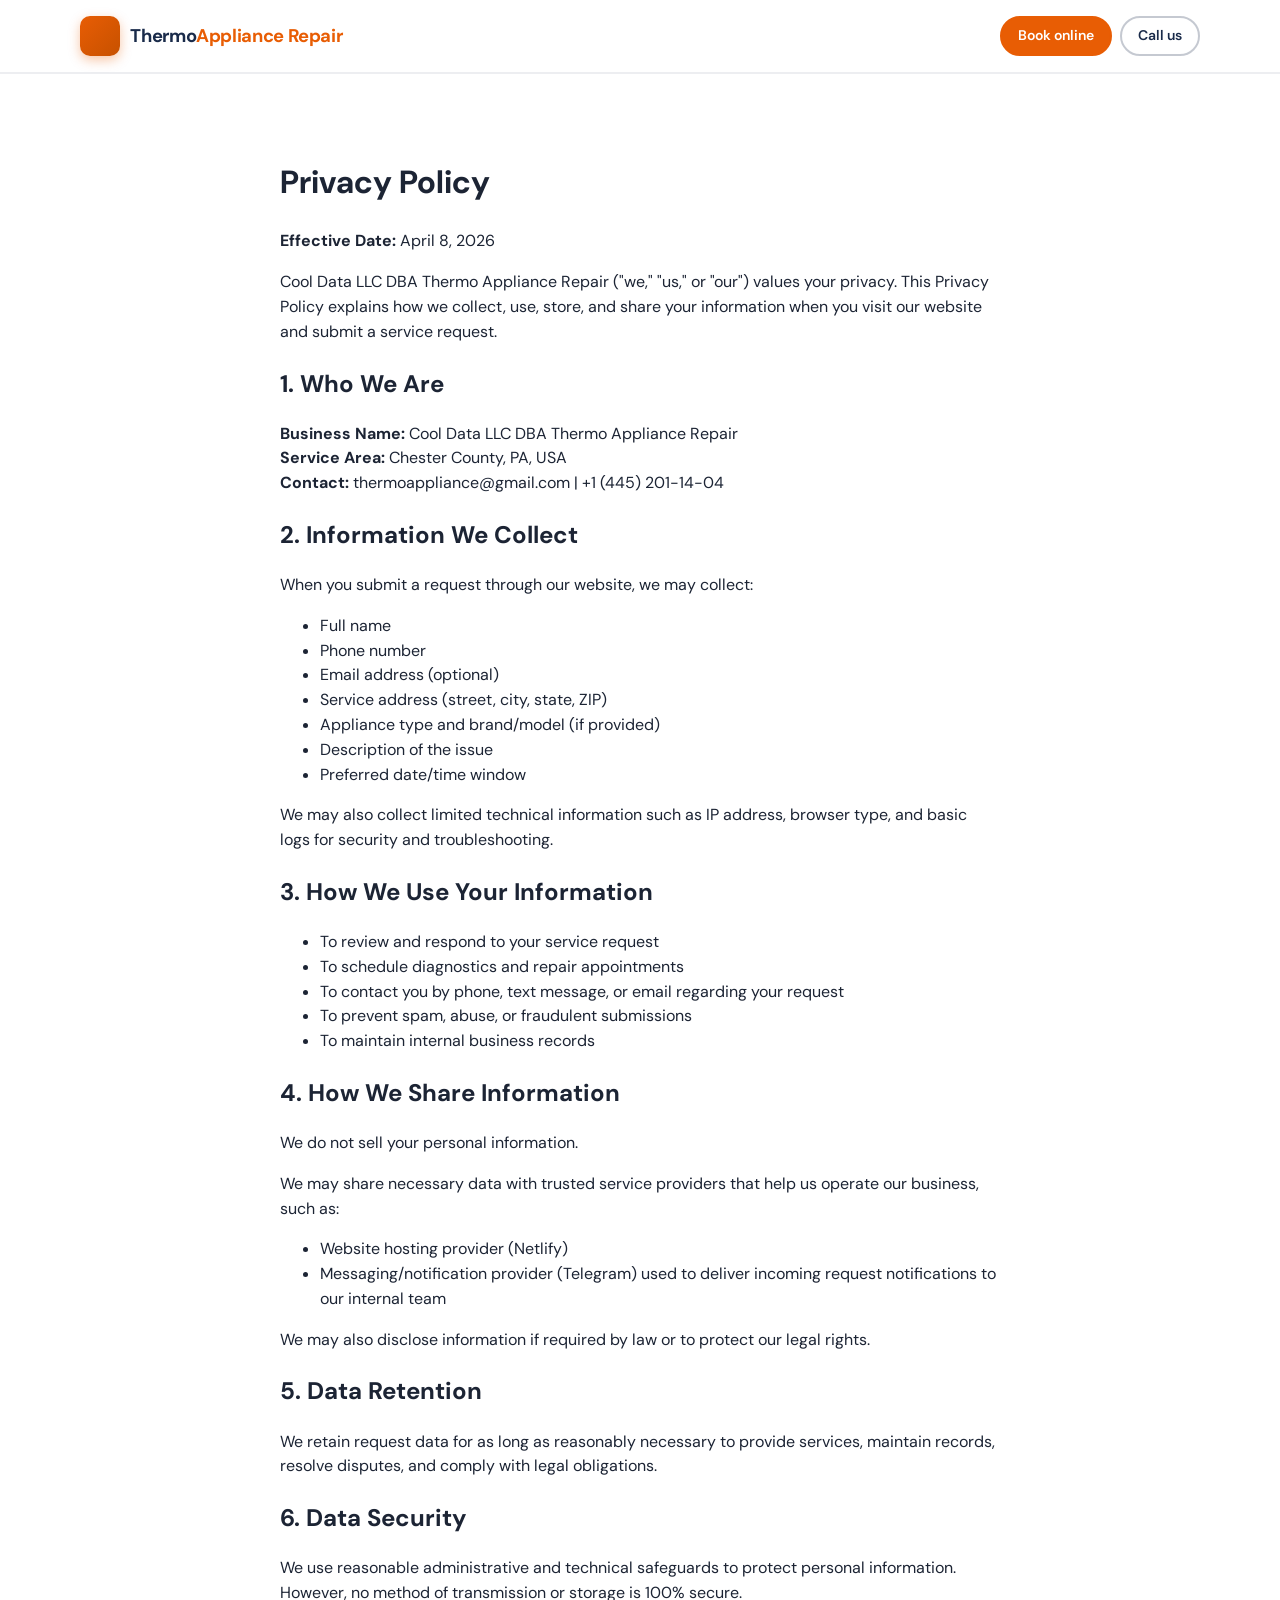
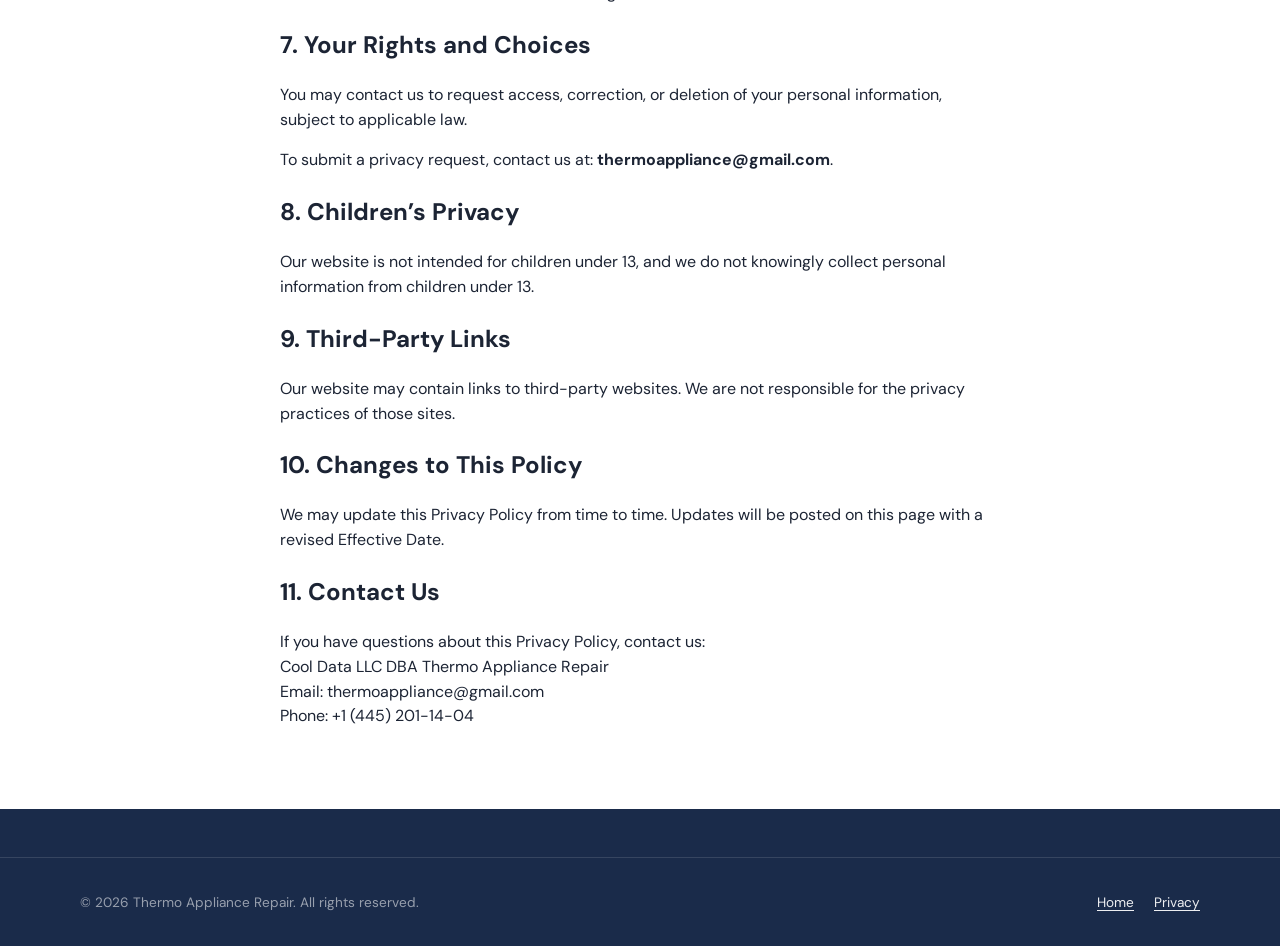
==== privacy.html @ 35f6d803 "Update privacy policy links in index.html to point to the correct URL" ====
<!DOCTYPE html>
<html lang="en">
<head>
  <meta charset="UTF-8" />
  <meta name="viewport" content="width=device-width, initial-scale=1.0" />
  <title>Privacy Policy | Thermo Appliance Repair</title>
  <meta name="description" content="Privacy Policy for Cool Data LLC DBA Thermo Appliance Repair." />
  <link rel="preconnect" href="https://fonts.googleapis.com" />
  <link rel="preconnect" href="https://fonts.gstatic.com" crossorigin />
  <link href="https://fonts.googleapis.com/css2?family=DM+Sans:ital,opsz,wght@0,9..40,400;0,9..40,500;0,9..40,600;0,9..40,700;1,9..40,400&display=swap" rel="stylesheet" />
  <link rel="stylesheet" href="assets/css/styles.css" />
</head>
<body>
  <header class="site-header">
    <div class="header-bar">
      <div class="container header-bar__inner">
        <a href="/" class="logo" aria-label="Thermo Appliance Repair — Home">
          <span class="logo__mark" aria-hidden="true"></span>
          <span class="logo__text">Thermo<span>Appliance Repair</span></span>
        </a>
        <div class="header-actions">
          <a href="/#book" class="btn btn--primary btn--sm">Book online</a>
          <a href="tel:+14452011404" class="btn btn--outline btn--sm header-call">Call us</a>
        </div>
      </div>
    </div>
  </header>

  <main class="section">
    <div class="container container--narrow">
      <h1>Privacy Policy</h1>
      <p><strong>Effective Date:</strong> April 8, 2026</p>

      <p>Cool Data LLC DBA Thermo Appliance Repair ("we," "us," or "our") values your privacy. This Privacy Policy explains how we collect, use, store, and share your information when you visit our website and submit a service request.</p>

      <h2>1. Who We Are</h2>
      <p><strong>Business Name:</strong> Cool Data LLC DBA Thermo Appliance Repair<br />
      <strong>Service Area:</strong> Chester County, PA, USA<br />
      <strong>Contact:</strong> thermoappliance@gmail.com | +1 (445) 201-14-04</p>

      <h2>2. Information We Collect</h2>
      <p>When you submit a request through our website, we may collect:</p>
      <ul>
        <li>Full name</li>
        <li>Phone number</li>
        <li>Email address (optional)</li>
        <li>Service address (street, city, state, ZIP)</li>
        <li>Appliance type and brand/model (if provided)</li>
        <li>Description of the issue</li>
        <li>Preferred date/time window</li>
      </ul>
      <p>We may also collect limited technical information such as IP address, browser type, and basic logs for security and troubleshooting.</p>

      <h2>3. How We Use Your Information</h2>
      <ul>
        <li>To review and respond to your service request</li>
        <li>To schedule diagnostics and repair appointments</li>
        <li>To contact you by phone, text message, or email regarding your request</li>
        <li>To prevent spam, abuse, or fraudulent submissions</li>
        <li>To maintain internal business records</li>
      </ul>

      <h2>4. How We Share Information</h2>
      <p>We do not sell your personal information.</p>
      <p>We may share necessary data with trusted service providers that help us operate our business, such as:</p>
      <ul>
        <li>Website hosting provider (Netlify)</li>
        <li>Messaging/notification provider (Telegram) used to deliver incoming request notifications to our internal team</li>
      </ul>
      <p>We may also disclose information if required by law or to protect our legal rights.</p>

      <h2>5. Data Retention</h2>
      <p>We retain request data for as long as reasonably necessary to provide services, maintain records, resolve disputes, and comply with legal obligations.</p>

      <h2>6. Data Security</h2>
      <p>We use reasonable administrative and technical safeguards to protect personal information. However, no method of transmission or storage is 100% secure.</p>

      <h2>7. Your Rights and Choices</h2>
      <p>You may contact us to request access, correction, or deletion of your personal information, subject to applicable law.</p>
      <p>To submit a privacy request, contact us at: <strong>thermoappliance@gmail.com</strong>.</p>

      <h2>8. Children’s Privacy</h2>
      <p>Our website is not intended for children under 13, and we do not knowingly collect personal information from children under 13.</p>

      <h2>9. Third-Party Links</h2>
      <p>Our website may contain links to third-party websites. We are not responsible for the privacy practices of those sites.</p>

      <h2>10. Changes to This Policy</h2>
      <p>We may update this Privacy Policy from time to time. Updates will be posted on this page with a revised Effective Date.</p>

      <h2>11. Contact Us</h2>
      <p>If you have questions about this Privacy Policy, contact us:<br />
      Cool Data LLC DBA Thermo Appliance Repair<br />
      Email: thermoappliance@gmail.com<br />
      Phone: +1 (445) 201-14-04</p>
    </div>
  </main>

  <footer class="site-footer" id="footer">
    <div class="footer__legal">
      <div class="container footer__legal-inner">
        <p>&copy; <span id="year"></span> Thermo Appliance Repair. All rights reserved.</p>
        <ul class="footer__legal-links">
          <li><a href="/">Home</a></li>
          <li><a href="/privacy.html">Privacy</a></li>
        </ul>
      </div>
    </div>
  </footer>

  <script src="assets/js/main.js"></script>
</body>
</html>
---- assets/css/styles.css ----
/* Thermo Appliance Repair — layout inspired by common franchise repair sites; original styling */

:root {
  --color-orange: #e85d04;
  --color-orange-dark: #c75100;
  --color-navy: #1a2b4a;
  --color-navy-light: #2d3f5e;
  --color-bg: #f4f6f9;
  --color-white: #ffffff;
  --color-text: #1c2434;
  --color-muted: #5c6578;
  --font: "DM Sans", system-ui, -apple-system, Segoe UI, Roboto, sans-serif;
  --radius: 10px;
  --radius-lg: 16px;
  --shadow: 0 12px 40px rgba(26, 43, 74, 0.12);
  --header-h: 72px;
}

*,
*::before,
*::after {
  box-sizing: border-box;
}

html {
  scroll-behavior: smooth;
}

body {
  margin: 0;
  font-family: var(--font);
  font-size: 1rem;
  line-height: 1.55;
  color: var(--color-text);
  background: var(--color-white);
}

img {
  max-width: 100%;
  height: auto;
  display: block;
}

a {
  color: var(--color-navy);
  text-decoration-thickness: 1px;
  text-underline-offset: 3px;
}

a:hover {
  color: var(--color-orange);
}

.skip-link {
  position: absolute;
  left: -9999px;
  top: 0;
  z-index: 10000;
  padding: 0.75rem 1rem;
  background: var(--color-navy);
  color: var(--color-white);
}

.skip-link:focus {
  left: 0;
}

.visually-hidden {
  position: absolute;
  width: 1px;
  height: 1px;
  padding: 0;
  margin: -1px;
  overflow: hidden;
  clip: rect(0, 0, 0, 0);
  white-space: nowrap;
  border: 0;
}

.container {
  width: min(1120px, 100% - 2rem);
  margin-inline: auto;
}

.container--narrow {
  width: min(720px, 100% - 2rem);
}

/* Header */
.site-header {
  position: sticky;
  top: 0;
  z-index: 100;
  background: var(--color-white);
  box-shadow: 0 1px 0 rgba(26, 43, 74, 0.08);
}

.header-bar {
  border-bottom: 1px solid rgba(26, 43, 74, 0.08);
}

.header-bar__inner {
  display: flex;
  align-items: center;
  justify-content: space-between;
  min-height: var(--header-h);
  gap: 1rem;
}

.logo {
  display: inline-flex;
  align-items: center;
  gap: 0.65rem;
  text-decoration: none;
  color: var(--color-navy);
  font-weight: 700;
  font-size: 1.15rem;
  letter-spacing: -0.02em;
}

.logo:hover {
  color: var(--color-navy);
}

.logo__mark {
  width: 40px;
  height: 40px;
  border-radius: 10px;
  background: linear-gradient(135deg, var(--color-orange) 0%, var(--color-orange-dark) 100%);
  box-shadow: 0 4px 12px rgba(232, 93, 4, 0.35);
}

.logo__text span {
  color: var(--color-orange);
}

.header-actions {
  display: flex;
  align-items: center;
  gap: 0.5rem;
}

.nav-toggle {
  display: none;
  flex-direction: column;
  justify-content: center;
  gap: 6px;
  width: 44px;
  height: 44px;
  padding: 0;
  border: none;
  background: transparent;
  cursor: pointer;
}

.nav-toggle span {
  display: block;
  height: 3px;
  width: 22px;
  background: var(--color-navy);
  border-radius: 2px;
}

.site-nav {
  background: var(--color-navy);
}

.nav-list {
  list-style: none;
  margin: 0;
  padding: 0;
  display: flex;
  flex-wrap: wrap;
  align-items: stretch;
  gap: 0;
}

.nav-list__item {
  position: relative;
}

.nav-link {
  display: block;
  padding: 0.9rem 1.25rem;
  color: rgba(255, 255, 255, 0.92);
  text-decoration: none;
  font-weight: 500;
  font-size: 0.95rem;
  border: none;
  background: none;
  cursor: pointer;
  font-family: inherit;
}

.nav-link:hover,
.nav-link:focus-visible {
  color: var(--color-white);
  background: rgba(255, 255, 255, 0.08);
}

.nav-link--button {
  width: 100%;
  text-align: left;
}

.mega {
  position: absolute;
  left: 0;
  top: 100%;
  min-width: 280px;
  background: var(--color-white);
  box-shadow: var(--shadow);
  border-radius: 0 0 var(--radius) var(--radius);
  padding: 1rem;
  z-index: 50;
}

.mega__grid {
  display: grid;
  gap: 0.35rem;
}

.mega__grid a {
  display: block;
  padding: 0.5rem 0.65rem;
  border-radius: 6px;
  color: var(--color-text);
  text-decoration: none;
  font-size: 0.9rem;
}

.mega__grid a:hover {
  background: var(--color-bg);
  color: var(--color-orange-dark);
}

/* Buttons */
.btn {
  display: inline-flex;
  align-items: center;
  justify-content: center;
  gap: 0.5rem;
  padding: 0.65rem 1.25rem;
  font-family: inherit;
  font-weight: 600;
  font-size: 0.95rem;
  border-radius: 999px;
  border: 2px solid transparent;
  cursor: pointer;
  text-decoration: none;
  transition: background 0.15s, color 0.15s, border-color 0.15s, transform 0.1s;
}

.btn:active {
  transform: scale(0.98);
}

.btn--sm {
  padding: 0.45rem 1rem;
  font-size: 0.875rem;
}

.btn--lg {
  padding: 0.85rem 1.5rem;
  font-size: 1rem;
}

.btn--primary {
  background: var(--color-orange);
  color: var(--color-white);
  border-color: var(--color-orange);
}

.btn--primary:hover {
  background: var(--color-orange-dark);
  border-color: var(--color-orange-dark);
  color: var(--color-white);
}

.btn--outline {
  background: transparent;
  color: var(--color-navy);
  border-color: rgba(26, 43, 74, 0.25);
}

.btn--outline:hover {
  border-color: var(--color-navy);
  color: var(--color-navy);
}

.btn--ghost {
  background: rgba(255, 255, 255, 0.15);
  color: var(--color-white);
  border-color: rgba(255, 255, 255, 0.35);
}

.btn--ghost:hover {
  background: rgba(255, 255, 255, 0.25);
  color: var(--color-white);
}

.btn--block {
  width: 100%;
}

/* Hero */
.hero {
  background: linear-gradient(145deg, var(--color-navy) 0%, var(--color-navy-light) 55%, #243a5c 100%);
  color: var(--color-white);
  padding: 3rem 0 4rem;
  overflow: hidden;
}

.hero__grid {
  display: grid;
  grid-template-columns: 1fr 1fr;
  gap: 3rem;
  align-items: center;
}

@media (max-width: 900px) {
  .hero__grid {
    grid-template-columns: 1fr;
  }
}

.eyebrow {
  text-transform: uppercase;
  letter-spacing: 0.12em;
  font-size: 0.75rem;
  font-weight: 600;
  color: rgba(255, 255, 255, 0.65);
  margin: 0 0 0.75rem;
}

.hero h1 {
  margin: 0 0 1rem;
  font-size: clamp(2rem, 4vw, 2.75rem);
  line-height: 1.15;
  letter-spacing: -0.03em;
}

.lead {
  font-size: 1.1rem;
  color: rgba(255, 255, 255, 0.88);
  margin: 0 0 1.75rem;
  max-width: 36ch;
}

.hero__ctas {
  display: flex;
  flex-wrap: wrap;
  gap: 0.75rem;
  margin-bottom: 1rem;
}

.hero__note {
  font-size: 0.875rem;
  color: rgba(255, 255, 255, 0.55);
  margin: 0;
}

.hero__visual {
  display: flex;
  justify-content: center;
}

.hero-card {
  width: 100%;
  max-width: 420px;
  background: rgba(255, 255, 255, 0.08);
  border: 1px solid rgba(255, 255, 255, 0.15);
  border-radius: var(--radius-lg);
  overflow: hidden;
  box-shadow: var(--shadow);
}

.hero-card__img {
  aspect-ratio: 4 / 3;
  background:
    linear-gradient(160deg, rgba(232, 93, 4, 0.2) 0%, transparent 50%),
    url("data:image/svg+xml,%3Csvg xmlns='http://www.w3.org/2000/svg' viewBox='0 0 100 100'%3E%3Crect fill='%231a2b4a' width='100' height='100'/%3E%3Cpath fill='%232d3f5e' d='M0 60 L100 40 L100 100 L0 100 Z'/%3E%3C/svg%3E");
  background-size: cover;
}

/* Strip */
.strip {
  background: var(--color-white);
  margin-top: -1.5rem;
  position: relative;
  z-index: 2;
}

.strip__inner {
  display: grid;
  grid-template-columns: repeat(3, 1fr);
  gap: 1rem;
  background: var(--color-white);
  border-radius: var(--radius-lg);
  box-shadow: var(--shadow);
  padding: 1.25rem 1.5rem;
}

@media (max-width: 700px) {
  .strip__inner {
    grid-template-columns: 1fr;
  }
}

.strip__item {
  padding: 0.5rem 0.75rem;
  border-left: 3px solid var(--color-orange);
}

.strip__item strong {
  display: block;
  font-size: 0.95rem;
  margin-bottom: 0.2rem;
}

.strip__item span {
  font-size: 0.85rem;
  color: var(--color-muted);
}

/* Sections */
.section {
  padding: 4rem 0;
}

.section--alt {
  background: var(--color-bg);
}

.section--cta {
  background: var(--color-navy);
  color: var(--color-white);
  padding: 3rem 0;
}

.section--cta h2 {
  color: var(--color-white);
}

.section--cta p {
  color: rgba(255, 255, 255, 0.8);
}

.section--book {
  padding-bottom: 5rem;
}

.section-head {
  text-align: center;
  max-width: 560px;
  margin: 0 auto 2.5rem;
}

.section-head h2 {
  margin: 0 0 0.5rem;
  font-size: clamp(1.5rem, 3vw, 2rem);
  letter-spacing: -0.02em;
}

.section-head p {
  margin: 0;
  color: var(--color-muted);
}

/* Reviews */
.reviews-grid {
  display: grid;
  grid-template-columns: repeat(3, 1fr);
  gap: 1.25rem;
}

@media (max-width: 900px) {
  .reviews-grid {
    grid-template-columns: 1fr;
  }
}

.review-card {
  margin: 0;
  padding: 1.5rem;
  background: var(--color-white);
  border-radius: var(--radius-lg);
  box-shadow: 0 4px 24px rgba(26, 43, 74, 0.08);
  border: 1px solid rgba(26, 43, 74, 0.06);
}

.review-card p {
  margin: 0 0 1rem;
  font-size: 1rem;
}

.review-card footer {
  font-size: 0.85rem;
  color: var(--color-muted);
}

/* Features */
.feature-list {
  list-style: none;
  margin: 0;
  padding: 0;
  display: grid;
  grid-template-columns: repeat(3, 1fr);
  gap: 1.5rem;
}

@media (max-width: 800px) {
  .feature-list {
    grid-template-columns: 1fr;
  }
}

.feature-list li {
  padding: 1.5rem;
  background: var(--color-white);
  border-radius: var(--radius-lg);
  border: 1px solid rgba(26, 43, 74, 0.08);
}

.feature-list h3 {
  margin: 0 0 0.5rem;
  font-size: 1.1rem;
  color: var(--color-navy);
}

.feature-list p {
  margin: 0;
  color: var(--color-muted);
  font-size: 0.95rem;
}

/* Services */
.service-grid {
  display: grid;
  grid-template-columns: repeat(3, 1fr);
  gap: 1.25rem;
}

@media (max-width: 900px) {
  .service-grid {
    grid-template-columns: repeat(2, 1fr);
  }
}

@media (max-width: 520px) {
  .service-grid {
    grid-template-columns: 1fr;
  }
}

.service-card {
  padding: 1.5rem;
  border-radius: var(--radius-lg);
  background: var(--color-white);
  border: 1px solid rgba(26, 43, 74, 0.08);
  transition: box-shadow 0.2s, border-color 0.2s;
}

.service-card:hover {
  box-shadow: var(--shadow);
  border-color: rgba(232, 93, 4, 0.35);
}

.service-card__icon {
  color: var(--color-orange);
  margin-bottom: 0.75rem;
}

.service-card h3 {
  margin: 0 0 0.35rem;
  font-size: 1.05rem;
}

.service-card p {
  margin: 0 0 0.75rem;
  font-size: 0.9rem;
  color: var(--color-muted);
}

.text-link {
  font-weight: 600;
  font-size: 0.9rem;
  color: var(--color-orange-dark);
  text-decoration: none;
}

.text-link:hover {
  text-decoration: underline;
}

/* ZIP CTA */
.cta-locator {
  display: grid;
  grid-template-columns: 1fr auto;
  gap: 1.5rem;
  align-items: end;
}

@media (max-width: 700px) {
  .cta-locator {
    grid-template-columns: 1fr;
  }
}

.cta-locator h2 {
  margin: 0 0 0.35rem;
}

.cta-locator > div > p {
  margin: 0;
}

.zip-form {
  display: flex;
  flex-wrap: wrap;
  gap: 0.5rem;
  align-items: center;
}

.zip-form__input {
  padding: 0.65rem 1rem;
  border-radius: 999px;
  border: 2px solid rgba(255, 255, 255, 0.25);
  background: rgba(255, 255, 255, 0.1);
  color: var(--color-white);
  font-family: inherit;
  font-size: 1rem;
  min-width: 140px;
}

.zip-form__input::placeholder {
  color: rgba(255, 255, 255, 0.45);
}

.zip-form__input:focus {
  outline: 2px solid var(--color-orange);
  outline-offset: 2px;
  border-color: transparent;
}

.zip-form__msg {
  grid-column: 1 / -1;
  margin: 0.5rem 0 0;
  font-size: 0.9rem;
  color: rgba(255, 255, 255, 0.85);
  min-height: 1.25em;
}

/* FAQ */
.faq__item {
  border-bottom: 1px solid rgba(26, 43, 74, 0.12);
  padding: 0.5rem 0;
}

.faq__item summary {
  cursor: pointer;
  font-weight: 600;
  padding: 0.75rem 0;
  list-style: none;
  display: flex;
  align-items: center;
  justify-content: space-between;
  gap: 1rem;
}

.faq__item summary::-webkit-details-marker {
  display: none;
}

.faq__item summary::after {
  content: "+";
  font-size: 1.25rem;
  color: var(--color-orange);
  font-weight: 700;
}

.faq__item[open] summary::after {
  content: "−";
}

.faq__item p {
  margin: 0 0 1rem;
  color: var(--color-muted);
  font-size: 0.95rem;
}

/* Booking form */
.book-grid {
  display: grid;
  grid-template-columns: 1fr 1.1fr;
  gap: 2.5rem;
  align-items: start;
}

@media (max-width: 900px) {
  .book-grid {
    grid-template-columns: 1fr;
  }
}

.book-grid h2 {
  margin: 0 0 0.5rem;
}

.book-grid > div > p {
  color: var(--color-muted);
  margin: 0 0 1rem;
}

.check-list {
  margin: 0;
  padding-left: 1.2rem;
  color: var(--color-text);
}

.check-list li {
  margin-bottom: 0.35rem;
}

.book-form {
  background: var(--color-bg);
  padding: 1.75rem;
  border-radius: var(--radius-lg);
  border: 1px solid rgba(26, 43, 74, 0.08);
}

.form-row {
  margin-bottom: 1rem;
}

.form-row label {
  display: block;
  font-weight: 600;
  font-size: 0.875rem;
  margin-bottom: 0.35rem;
}

.req {
  color: var(--color-orange);
}

.book-form input,
.book-form select,
.book-form textarea {
  width: 100%;
  padding: 0.6rem 0.75rem;
  border-radius: 8px;
  border: 1px solid rgba(26, 43, 74, 0.2);
  font-family: inherit;
  font-size: 1rem;
}

.book-form input:focus,
.book-form select:focus,
.book-form textarea:focus {
  outline: 2px solid var(--color-orange);
  outline-offset: 1px;
  border-color: transparent;
}

.form-row--half {
  display: grid;
  grid-template-columns: 1fr 1fr;
  gap: 1rem;
}

.form-row--third {
  display: grid;
  grid-template-columns: 1.4fr 0.5fr 0.8fr;
  gap: 0.75rem;
}

@media (max-width: 600px) {
  .form-row--half,
  .form-row--third {
    grid-template-columns: 1fr;
  }
}

.checkbox {
  display: flex;
  gap: 0.5rem;
  align-items: flex-start;
  font-weight: 400;
  cursor: pointer;
}

.checkbox input {
  width: auto;
  margin-top: 0.25rem;
}

.form-note {
  margin: 1rem 0 0;
  font-size: 0.9rem;
  color: var(--color-muted);
}


.form-note[data-state="success"] {
  color: #1b6e3c;
}

.form-note[data-state="error"] {
  color: #b42318;
}

/* Footer */
.site-footer {
  background: var(--color-navy);
  color: rgba(255, 255, 255, 0.85);
  padding-top: 3rem;
}

.site-footer a {
  color: rgba(255, 255, 255, 0.92);
}

.site-footer a:hover {
  color: var(--color-white);
}

.logo--footer {
  color: var(--color-white);
}

.logo--footer:hover {
  color: var(--color-white);
}

.footer__grid {
  display: grid;
  grid-template-columns: 1.2fr 1fr 1fr;
  gap: 2rem;
  padding-bottom: 2rem;
}

@media (max-width: 700px) {
  .footer__grid {
    grid-template-columns: 1fr;
  }
}

.footer__tag {
  margin: 0.75rem 0 0;
  font-size: 0.9rem;
  color: rgba(255, 255, 255, 0.65);
  max-width: 280px;
}

.footer__title {
  font-size: 0.8rem;
  text-transform: uppercase;
  letter-spacing: 0.08em;
  color: rgba(255, 255, 255, 0.5);
  margin: 0 0 0.75rem;
}

.footer__links {
  list-style: none;
  margin: 0;
  padding: 0;
}

.footer__links li {
  margin-bottom: 0.4rem;
}

.footer__legal {
  border-top: 1px solid rgba(255, 255, 255, 0.12);
  padding: 1.25rem 0;
}

.footer__legal-inner {
  display: flex;
  flex-wrap: wrap;
  align-items: center;
  justify-content: space-between;
  gap: 1rem;
  font-size: 0.85rem;
  color: rgba(255, 255, 255, 0.55);
}

.footer__legal-links {
  list-style: none;
  margin: 0;
  padding: 0;
  display: flex;
  gap: 1.25rem;
}

/* Modal */
.modal {
  position: fixed;
  inset: 0;
  z-index: 2000;
  display: grid;
  place-items: center;
  padding: 1rem;
}

.modal[hidden] {
  display: none;
}

.modal__backdrop {
  position: absolute;
  inset: 0;
  background: rgba(10, 15, 25, 0.55);
}

.modal__panel {
  position: relative;
  background: var(--color-white);
  padding: 2rem;
  border-radius: var(--radius-lg);
  max-width: 420px;
  width: 100%;
  box-shadow: var(--shadow);
}

.modal__panel h2 {
  margin-top: 0;
}

.modal__close {
  position: absolute;
  top: 0.75rem;
  right: 0.75rem;
  border: none;
  background: none;
  font-size: 1.5rem;
  line-height: 1;
  cursor: pointer;
  color: var(--color-muted);
}

/* Mobile nav */
@media (max-width: 900px) {
  .nav-toggle {
    display: flex;
  }

  .header-call {
    display: none;
  }

  .site-nav {
    display: none;
    border-top: 1px solid rgba(255, 255, 255, 0.1);
  }

  .site-nav.is-open {
    display: block;
  }

  .nav-list {
    flex-direction: column;
  }

  .mega {
    position: static;
    box-shadow: none;
    border-radius: 0;
    background: rgba(0, 0, 0, 0.2);
    margin: 0 -1rem;
    padding: 0.5rem 1rem 1rem;
  }

  .mega__grid a {
    color: rgba(255, 255, 255, 0.9);
  }

  .mega__grid a:hover {
    background: rgba(255, 255, 255, 0.08);
    color: var(--color-white);
  }
}

/* Desktop: mega hidden by default; show on hover/focus-within */
@media (min-width: 901px) {
  .mega[hidden] {
    display: none;
  }

  .nav-list__item--has-sub:hover .mega,
  .nav-list__item--has-sub:focus-within .mega {
    display: block !important;
  }
}
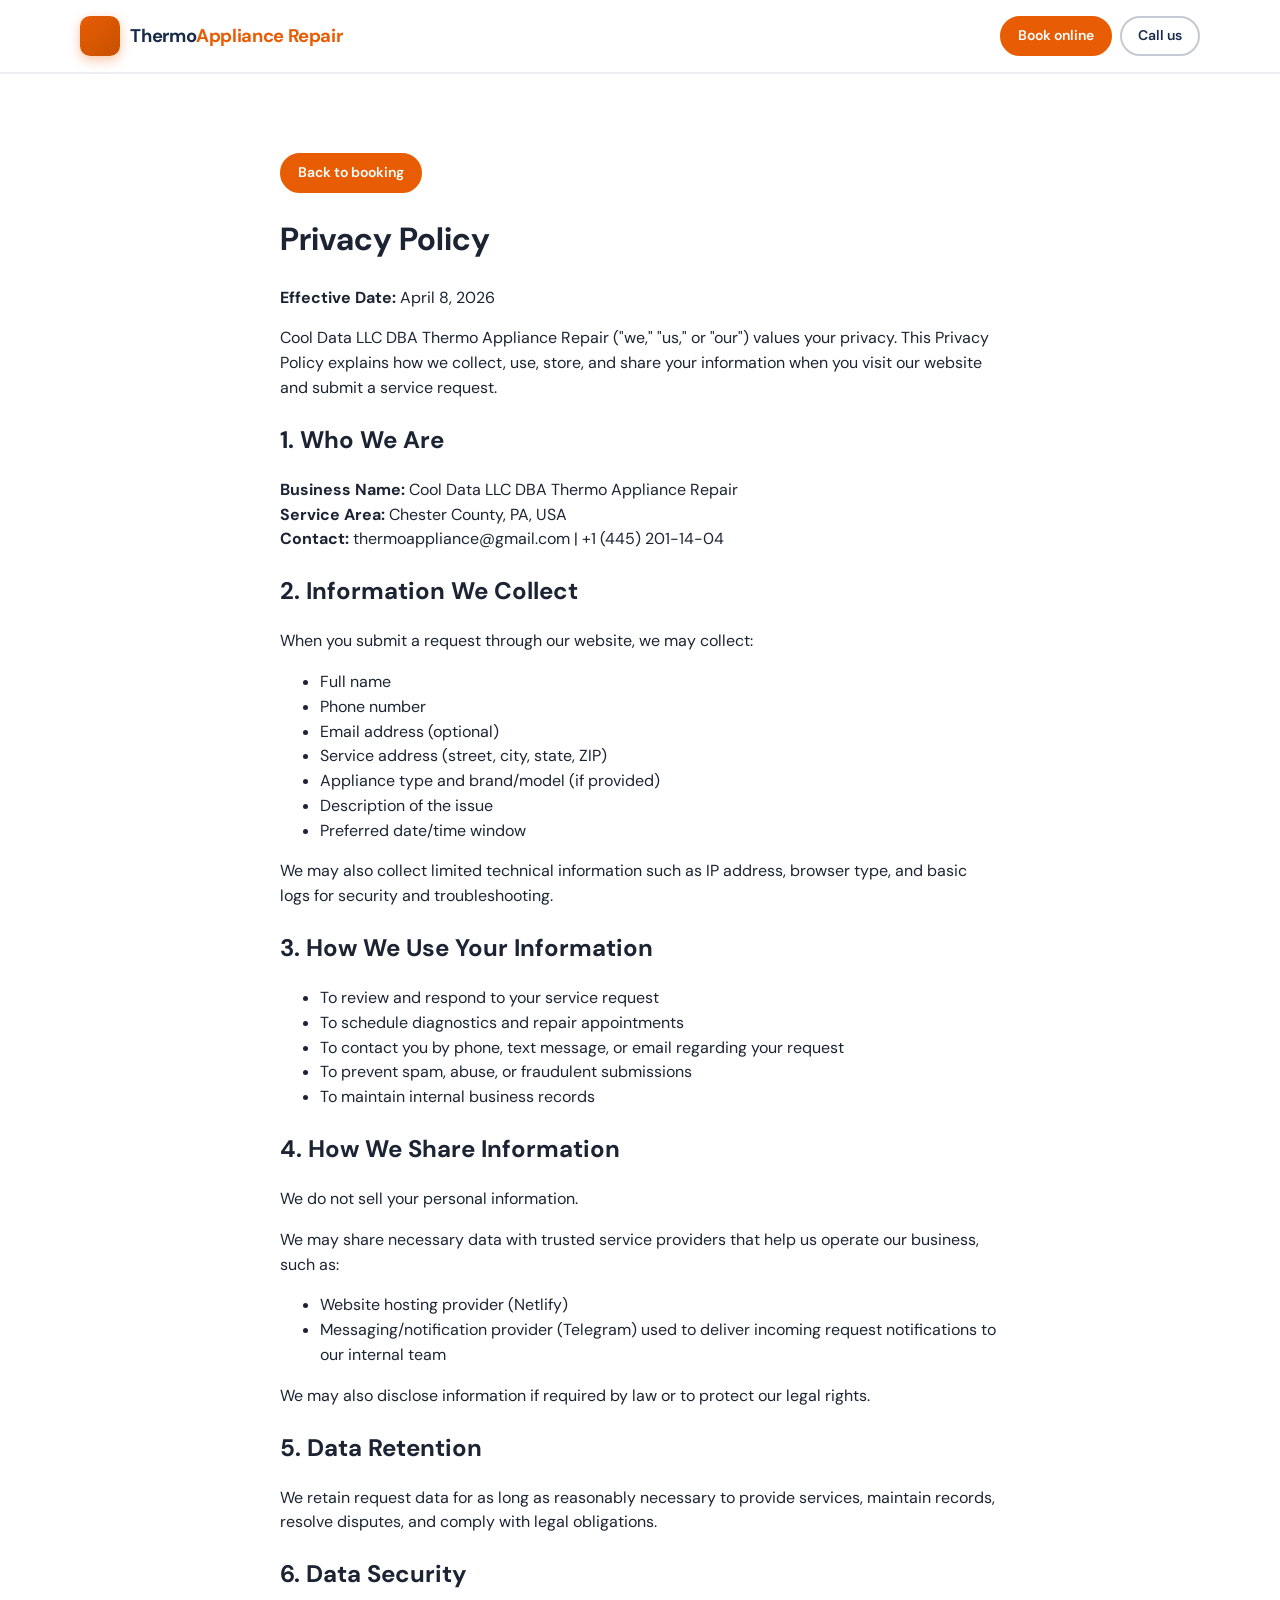
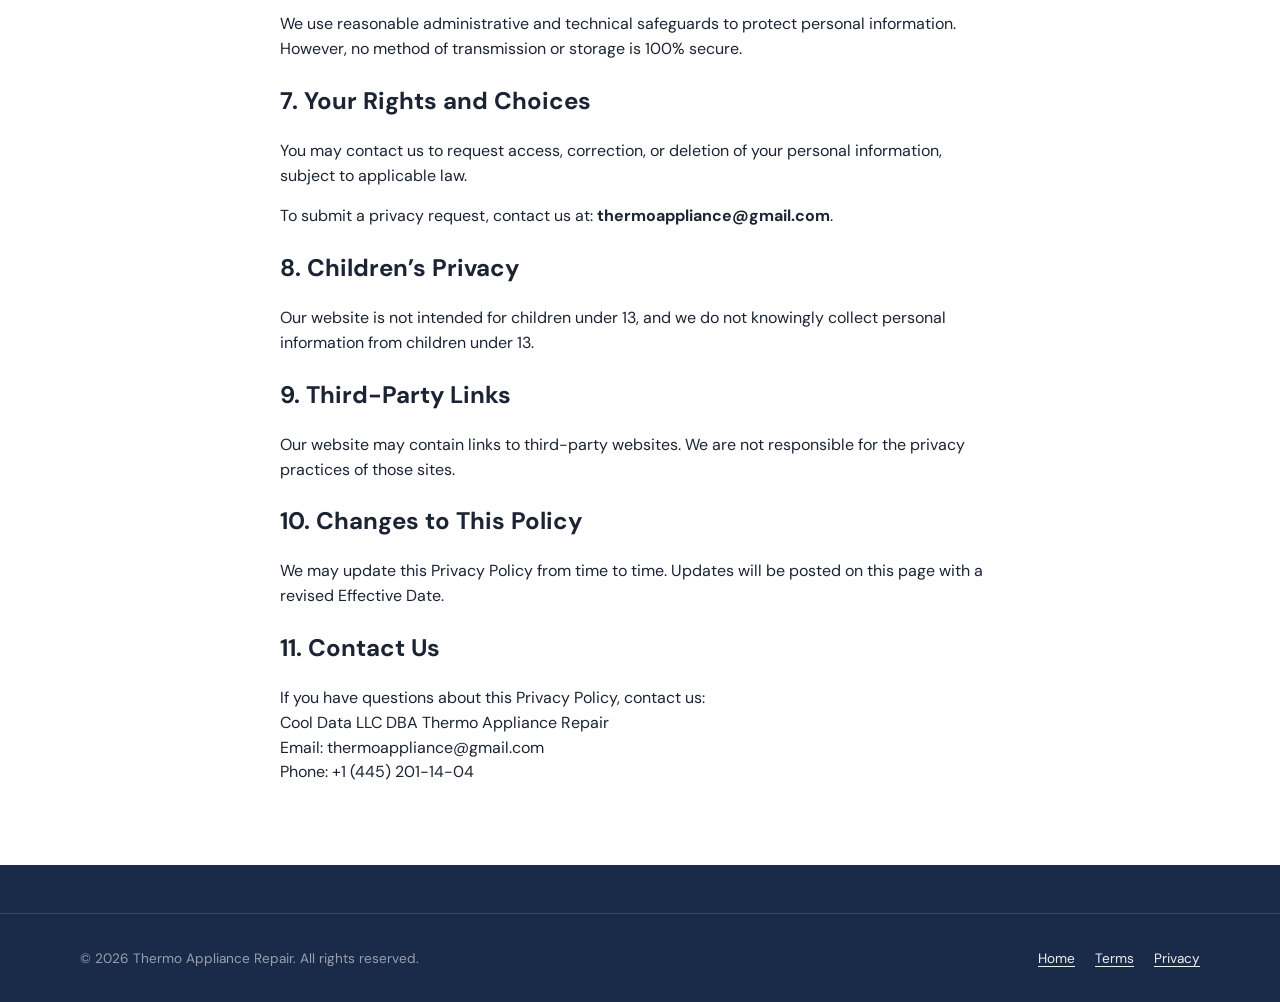
==== commit cc87b9cd: "Update footer links in privacy.html and index.html to ensure correct navigation to Terms and Privacy" ====
--- a/privacy.html
+++ b/privacy.html
@@ -28,6 +28,7 @@
 
   <main class="section">
     <div class="container container--narrow">
+      <p><a href="/#book" class="btn btn--primary btn--sm">Back to booking</a></p>
       <h1>Privacy Policy</h1>
       <p><strong>Effective Date:</strong> April 8, 2026</p>
 
@@ -102,7 +103,8 @@
         <p>&copy; <span id="year"></span> Thermo Appliance Repair. All rights reserved.</p>
         <ul class="footer__legal-links">
           <li><a href="/">Home</a></li>
-          <li><a href="/privacy.html">Privacy</a></li>
+          <li><a href="terms.html">Terms</a></li>
+          <li><a href="privacy.html">Privacy</a></li>
         </ul>
       </div>
     </div>
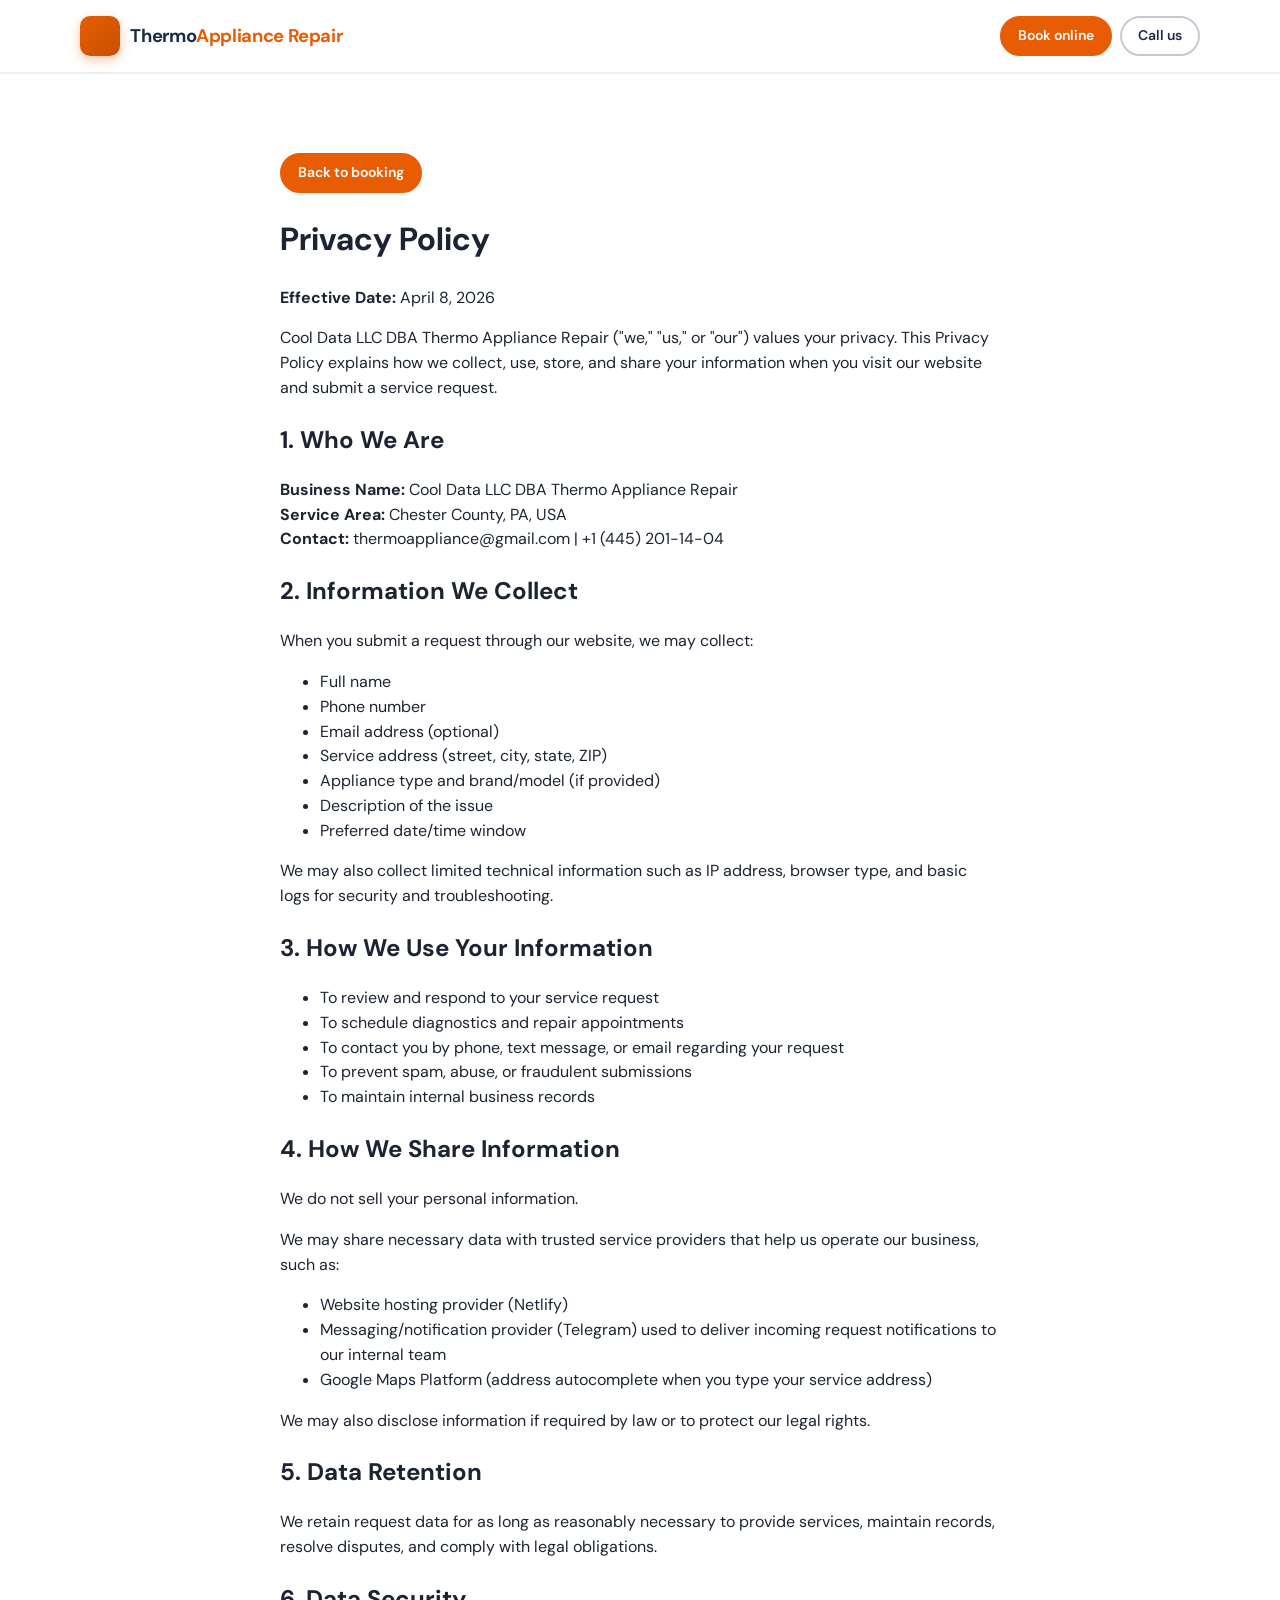
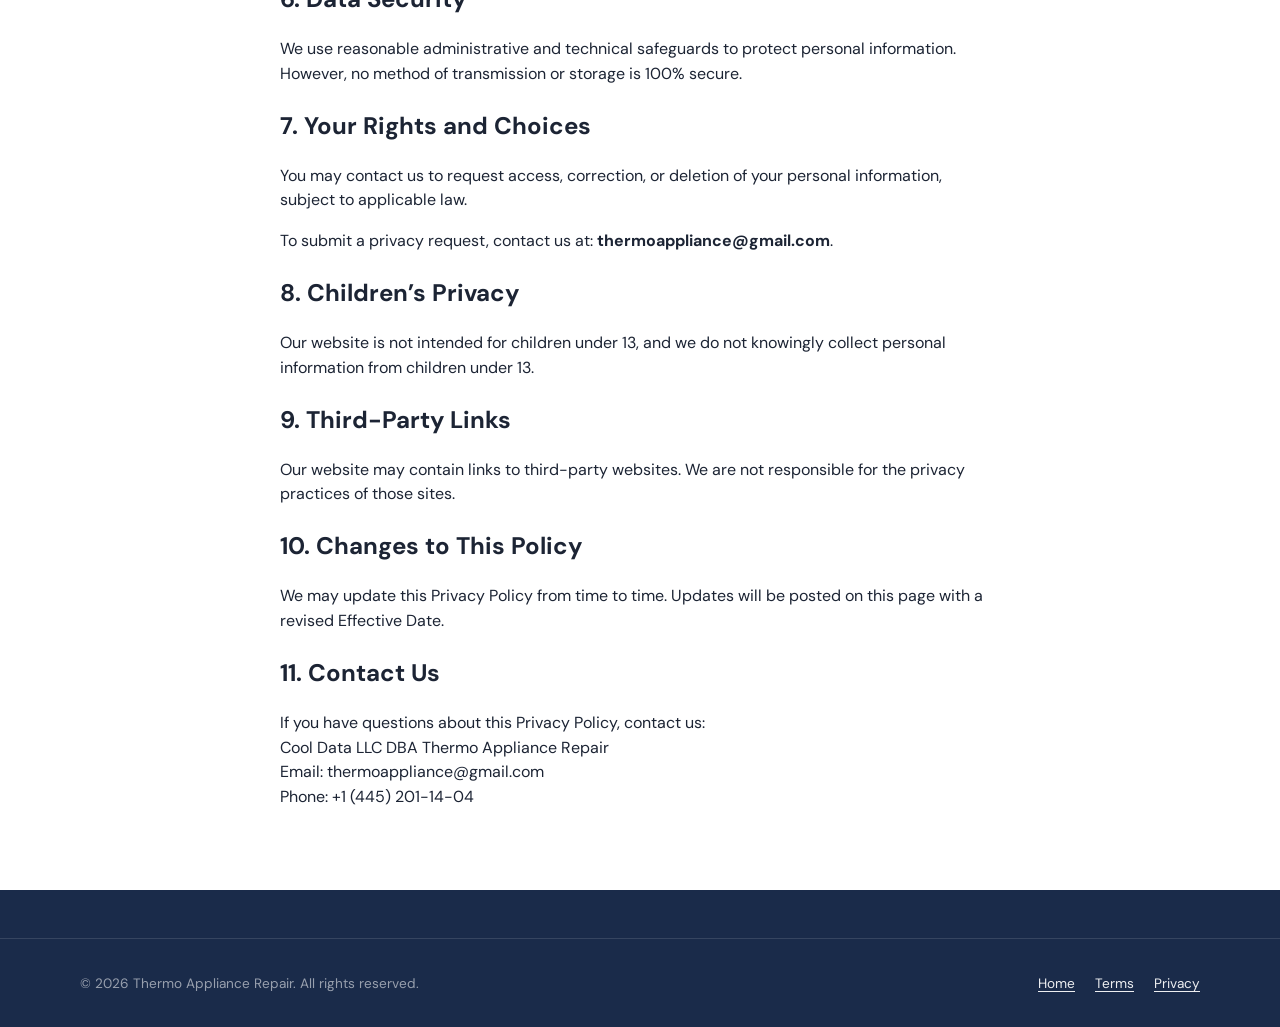
==== commit 26522a37: "Add Google Maps address autocomplete feature and update privacy policy details" ====
--- a/privacy.html
+++ b/privacy.html
@@ -67,6 +67,7 @@
       <ul>
         <li>Website hosting provider (Netlify)</li>
         <li>Messaging/notification provider (Telegram) used to deliver incoming request notifications to our internal team</li>
+        <li>Google Maps Platform (address autocomplete when you type your service address)</li>
       </ul>
       <p>We may also disclose information if required by law or to protect our legal rights.</p>
 
--- a/assets/css/styles.css
+++ b/assets/css/styles.css
@@ -810,6 +810,11 @@
   color: #b42318;
 }
 
+/* Google Places Autocomplete dropdown above modals */
+.pac-container {
+  z-index: 10050 !important;
+}
+
 /* Footer */
 .site-footer {
   background: var(--color-navy);
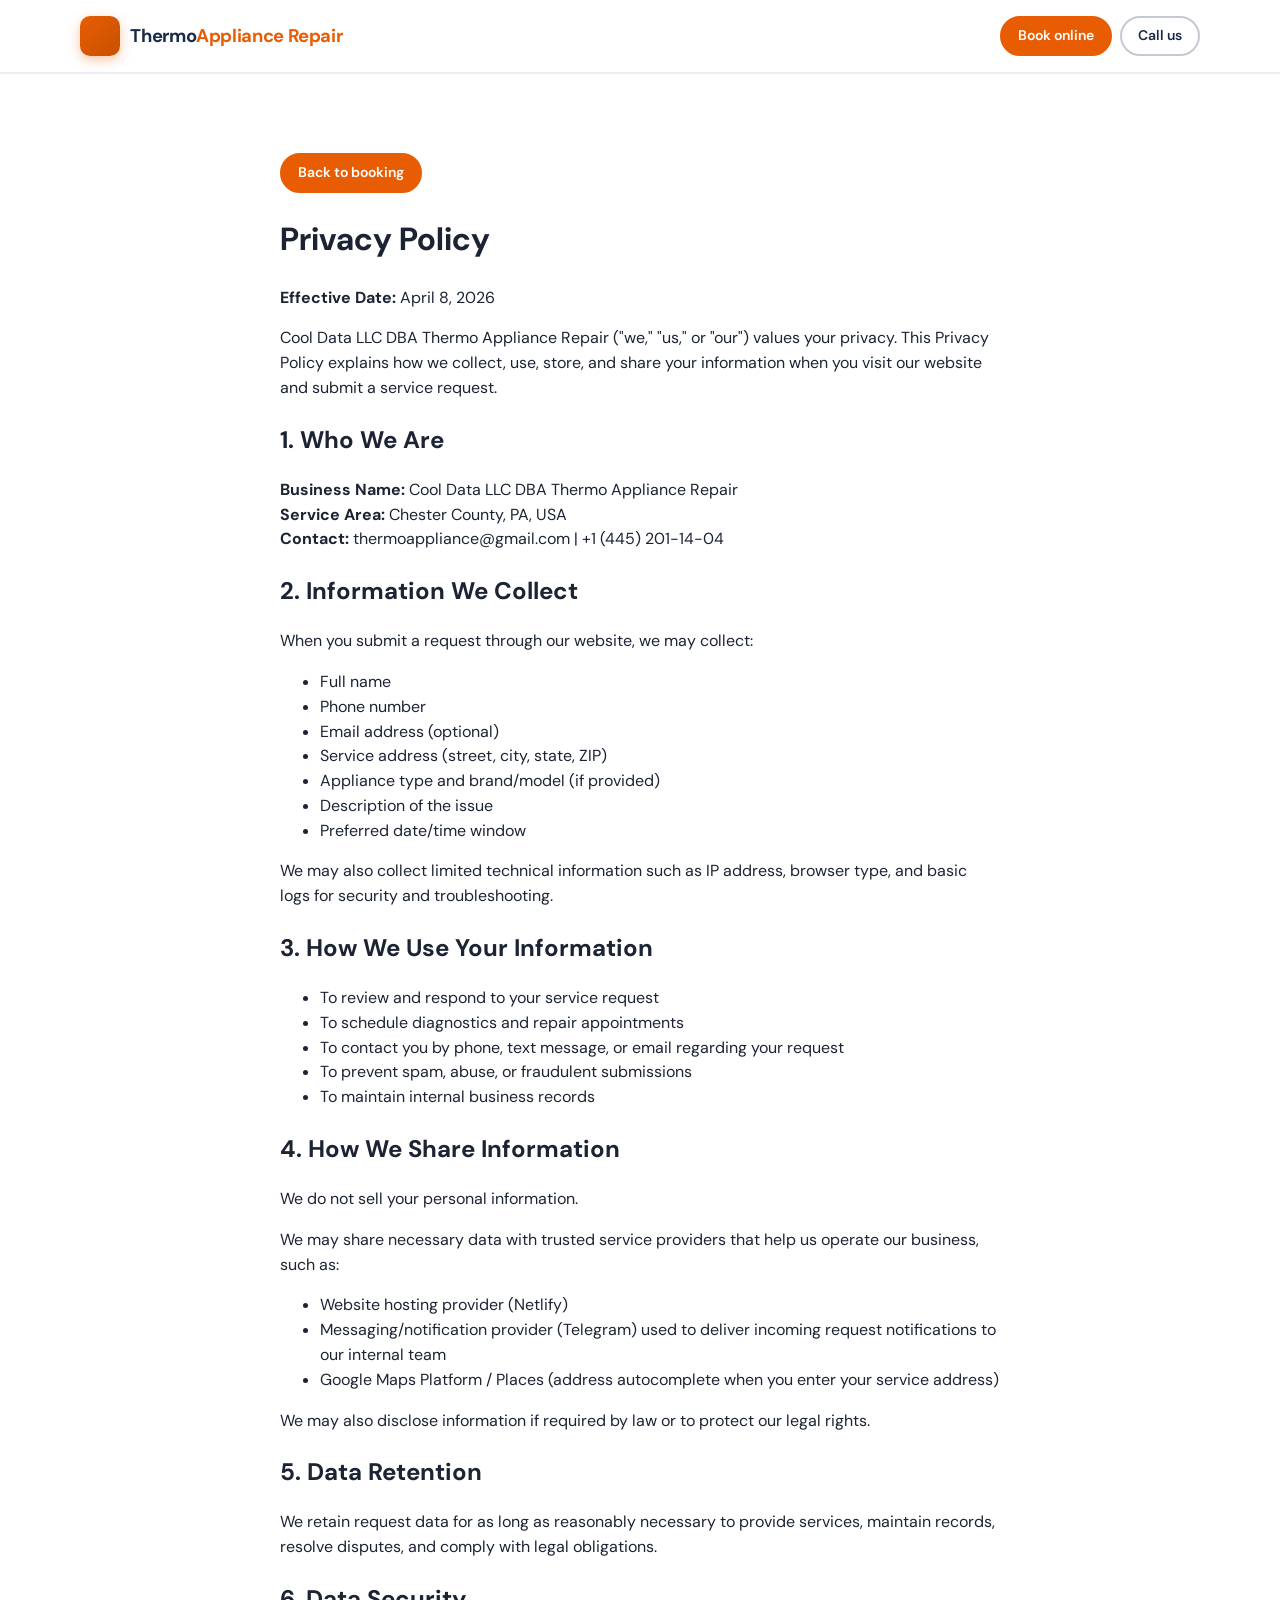
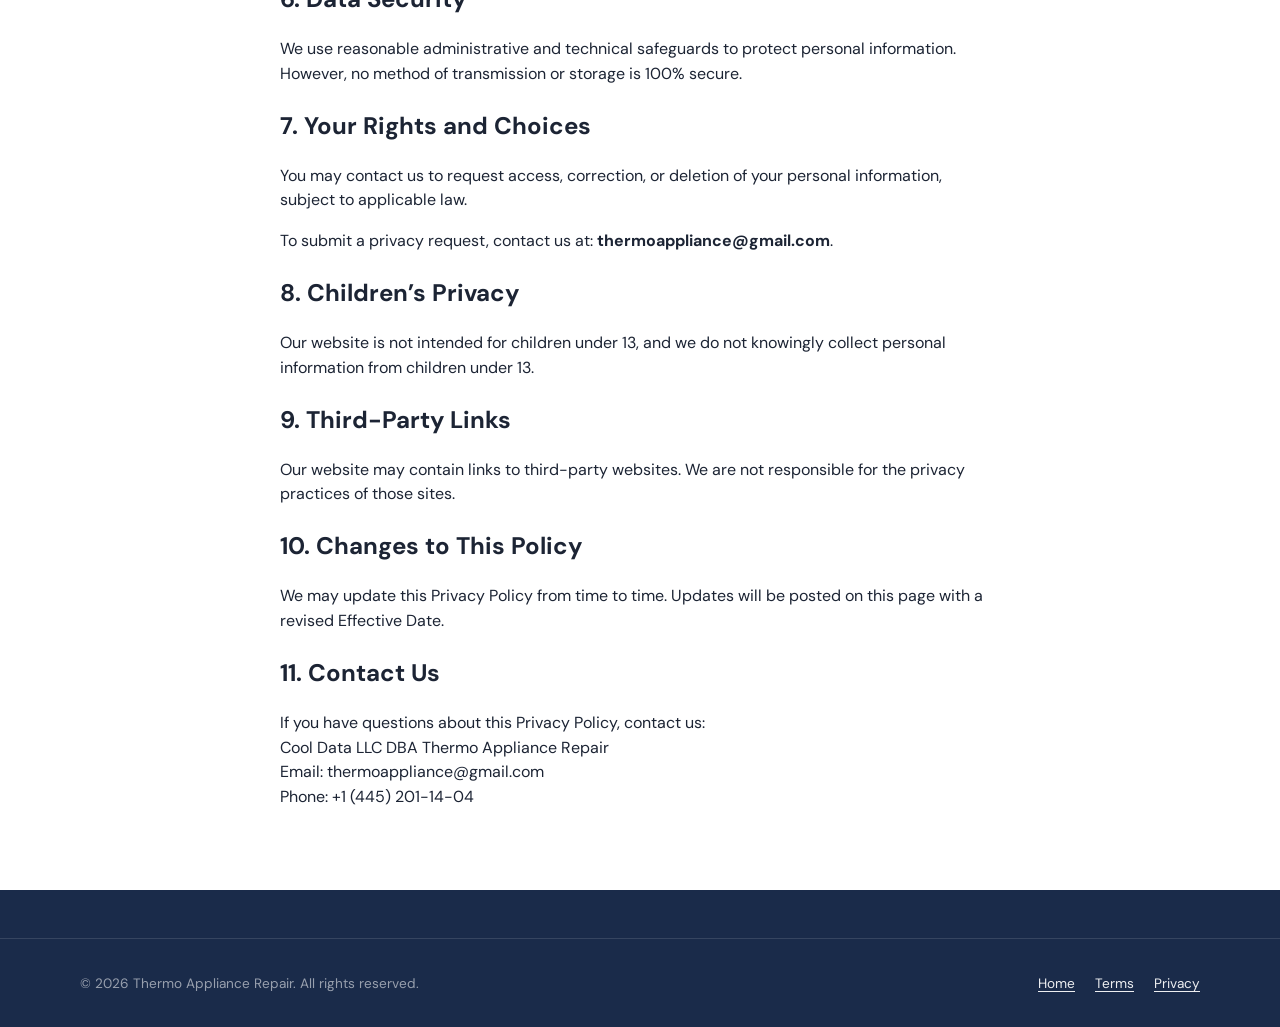
==== commit 4c578185: "adres fix" ====
--- a/privacy.html
+++ b/privacy.html
@@ -9,6 +9,7 @@
   <link rel="preconnect" href="https://fonts.gstatic.com" crossorigin />
   <link href="https://fonts.googleapis.com/css2?family=DM+Sans:ital,opsz,wght@0,9..40,400;0,9..40,500;0,9..40,600;0,9..40,700;1,9..40,400&display=swap" rel="stylesheet" />
   <link rel="stylesheet" href="assets/css/styles.css" />
+  <link rel="icon" href="/favicon.svg" type="image/svg+xml" />
 </head>
 <body>
   <header class="site-header">
@@ -67,7 +68,7 @@
       <ul>
         <li>Website hosting provider (Netlify)</li>
         <li>Messaging/notification provider (Telegram) used to deliver incoming request notifications to our internal team</li>
-        <li>Google Maps Platform (address autocomplete when you type your service address)</li>
+        <li>Google Maps Platform / Places (address autocomplete when you enter your service address)</li>
       </ul>
       <p>We may also disclose information if required by law or to protect our legal rights.</p>
 
--- a/assets/css/styles.css
+++ b/assets/css/styles.css
@@ -740,6 +740,28 @@
   margin-bottom: 0.35rem;
 }
 
+.book-form__label-block {
+  display: block;
+  margin: 0;
+  cursor: default;
+}
+
+.book-form__label-text {
+  display: block;
+  font-weight: 600;
+  font-size: 0.875rem;
+  margin-bottom: 0.35rem;
+}
+
+.bf-address-slot {
+  min-height: 2.75rem;
+}
+
+.bf-address-slot gmp-place-autocomplete {
+  display: block;
+  width: 100%;
+}
+
 .req {
   color: var(--color-orange);
 }
@@ -807,6 +829,17 @@
 }
 
 .form-note[data-state="error"] {
+  color: #b42318;
+}
+
+.form-hint {
+  margin: 0.35rem 0 0;
+  font-size: 0.8rem;
+  color: var(--color-muted);
+  max-width: 42ch;
+}
+
+.form-hint.is-error {
   color: #b42318;
 }
 
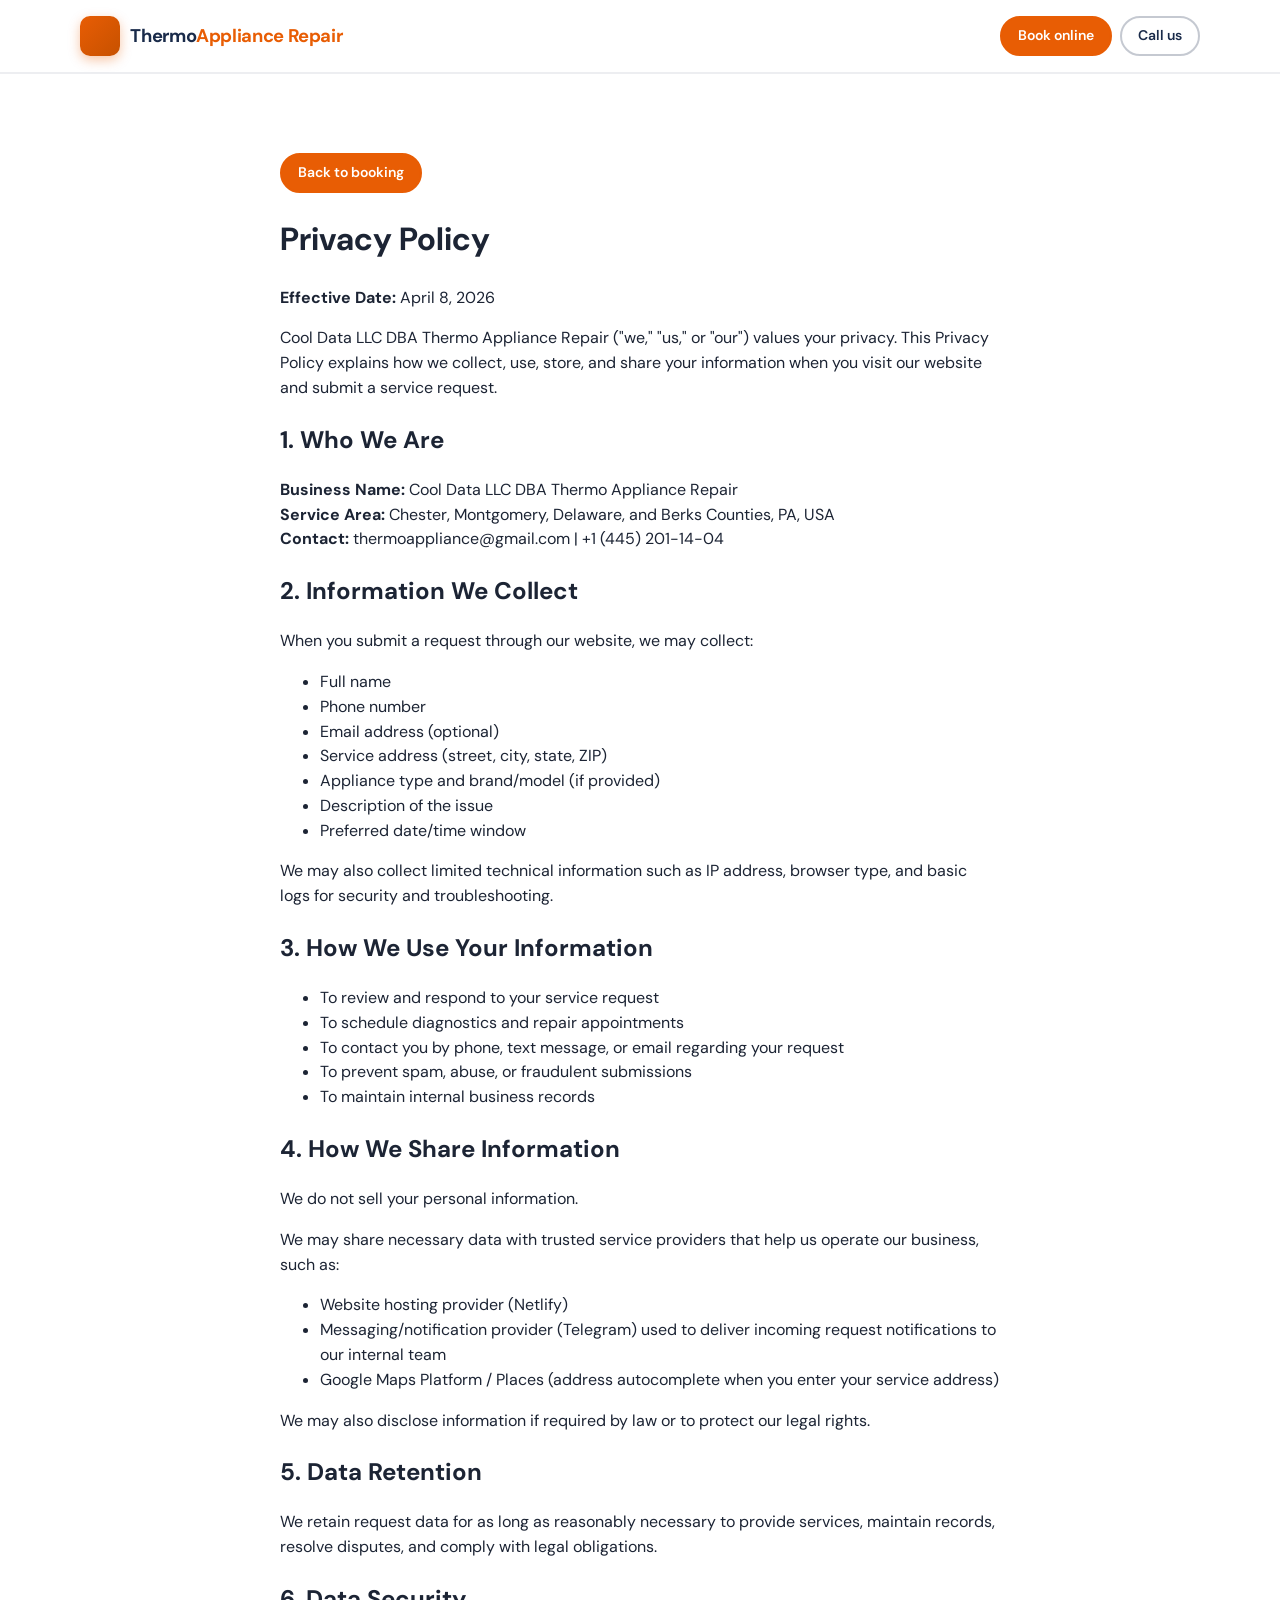
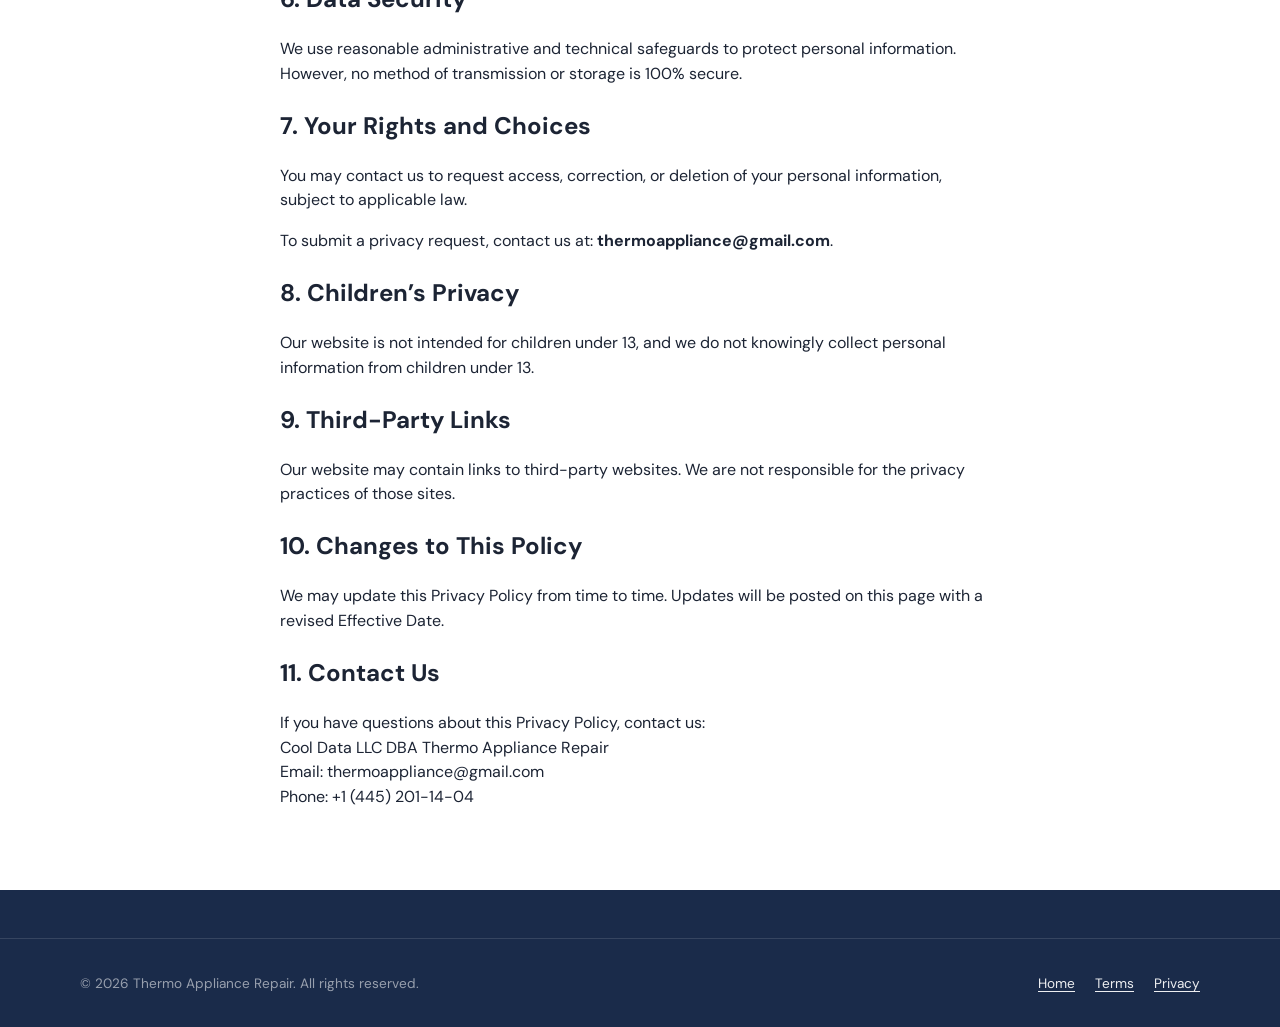
==== commit d7bc1d9f: "Expand service ZIPs and four-county coverage; add Google Maps link. Co-authored-by: Cursor <cursorag" ====
--- a/privacy.html
+++ b/privacy.html
@@ -2,7 +2,7 @@
 <html lang="en">
 <head>
   <meta charset="UTF-8" />
-  <meta name="viewport" content="width=device-width, initial-scale=1.0" />
+  <meta name="viewport" content="width=device-width, initial-scale=1.0, interactive-widget=resizes-content" />
   <title>Privacy Policy | Thermo Appliance Repair</title>
   <meta name="description" content="Privacy Policy for Cool Data LLC DBA Thermo Appliance Repair." />
   <link rel="preconnect" href="https://fonts.googleapis.com" />
@@ -37,7 +37,7 @@
 
       <h2>1. Who We Are</h2>
       <p><strong>Business Name:</strong> Cool Data LLC DBA Thermo Appliance Repair<br />
-      <strong>Service Area:</strong> Chester County, PA, USA<br />
+      <strong>Service Area:</strong> Chester, Montgomery, Delaware, and Berks Counties, PA, USA<br />
       <strong>Contact:</strong> thermoappliance@gmail.com | +1 (445) 201-14-04</p>
 
       <h2>2. Information We Collect</h2>
--- a/assets/css/styles.css
+++ b/assets/css/styles.css
@@ -24,6 +24,13 @@
 
 html {
   scroll-behavior: smooth;
+}
+
+/* Smooth scroll fights mobile browsers + virtual keyboard; dropdowns can pin to the wrong viewport */
+@media (max-width: 900px) {
+  html {
+    scroll-behavior: auto;
+  }
 }
 
 body {
@@ -312,16 +319,7 @@
 }
 
 .hero__grid {
-  display: grid;
-  grid-template-columns: 1fr 1fr;
-  gap: 3rem;
-  align-items: center;
-}
-
-@media (max-width: 900px) {
-  .hero__grid {
-    grid-template-columns: 1fr;
-  }
+  display: block;
 }
 
 .eyebrow {
@@ -360,69 +358,6 @@
   margin: 0;
 }
 
-.hero__visual {
-  display: flex;
-  justify-content: center;
-}
-
-.hero-card {
-  width: 100%;
-  max-width: 420px;
-  background: rgba(255, 255, 255, 0.08);
-  border: 1px solid rgba(255, 255, 255, 0.15);
-  border-radius: var(--radius-lg);
-  overflow: hidden;
-  box-shadow: var(--shadow);
-}
-
-.hero-card__img {
-  aspect-ratio: 4 / 3;
-  background:
-    linear-gradient(160deg, rgba(232, 93, 4, 0.2) 0%, transparent 50%),
-    url("data:image/svg+xml,%3Csvg xmlns='http://www.w3.org/2000/svg' viewBox='0 0 100 100'%3E%3Crect fill='%231a2b4a' width='100' height='100'/%3E%3Cpath fill='%232d3f5e' d='M0 60 L100 40 L100 100 L0 100 Z'/%3E%3C/svg%3E");
-  background-size: cover;
-}
-
-/* Strip */
-.strip {
-  background: var(--color-white);
-  margin-top: -1.5rem;
-  position: relative;
-  z-index: 2;
-}
-
-.strip__inner {
-  display: grid;
-  grid-template-columns: repeat(3, 1fr);
-  gap: 1rem;
-  background: var(--color-white);
-  border-radius: var(--radius-lg);
-  box-shadow: var(--shadow);
-  padding: 1.25rem 1.5rem;
-}
-
-@media (max-width: 700px) {
-  .strip__inner {
-    grid-template-columns: 1fr;
-  }
-}
-
-.strip__item {
-  padding: 0.5rem 0.75rem;
-  border-left: 3px solid var(--color-orange);
-}
-
-.strip__item strong {
-  display: block;
-  font-size: 0.95rem;
-  margin-bottom: 0.2rem;
-}
-
-.strip__item span {
-  font-size: 0.85rem;
-  color: var(--color-muted);
-}
-
 /* Sections */
 .section {
   padding: 4rem 0;
@@ -465,73 +400,6 @@
 .section-head p {
   margin: 0;
   color: var(--color-muted);
-}
-
-/* Reviews */
-.reviews-grid {
-  display: grid;
-  grid-template-columns: repeat(3, 1fr);
-  gap: 1.25rem;
-}
-
-@media (max-width: 900px) {
-  .reviews-grid {
-    grid-template-columns: 1fr;
-  }
-}
-
-.review-card {
-  margin: 0;
-  padding: 1.5rem;
-  background: var(--color-white);
-  border-radius: var(--radius-lg);
-  box-shadow: 0 4px 24px rgba(26, 43, 74, 0.08);
-  border: 1px solid rgba(26, 43, 74, 0.06);
-}
-
-.review-card p {
-  margin: 0 0 1rem;
-  font-size: 1rem;
-}
-
-.review-card footer {
-  font-size: 0.85rem;
-  color: var(--color-muted);
-}
-
-/* Features */
-.feature-list {
-  list-style: none;
-  margin: 0;
-  padding: 0;
-  display: grid;
-  grid-template-columns: repeat(3, 1fr);
-  gap: 1.5rem;
-}
-
-@media (max-width: 800px) {
-  .feature-list {
-    grid-template-columns: 1fr;
-  }
-}
-
-.feature-list li {
-  padding: 1.5rem;
-  background: var(--color-white);
-  border-radius: var(--radius-lg);
-  border: 1px solid rgba(26, 43, 74, 0.08);
-}
-
-.feature-list h3 {
-  margin: 0 0 0.5rem;
-  font-size: 1.1rem;
-  color: var(--color-navy);
-}
-
-.feature-list p {
-  margin: 0;
-  color: var(--color-muted);
-  font-size: 0.95rem;
 }
 
 /* Services */
@@ -651,44 +519,6 @@
   min-height: 1.25em;
 }
 
-/* FAQ */
-.faq__item {
-  border-bottom: 1px solid rgba(26, 43, 74, 0.12);
-  padding: 0.5rem 0;
-}
-
-.faq__item summary {
-  cursor: pointer;
-  font-weight: 600;
-  padding: 0.75rem 0;
-  list-style: none;
-  display: flex;
-  align-items: center;
-  justify-content: space-between;
-  gap: 1rem;
-}
-
-.faq__item summary::-webkit-details-marker {
-  display: none;
-}
-
-.faq__item summary::after {
-  content: "+";
-  font-size: 1.25rem;
-  color: var(--color-orange);
-  font-weight: 700;
-}
-
-.faq__item[open] summary::after {
-  content: "−";
-}
-
-.faq__item p {
-  margin: 0 0 1rem;
-  color: var(--color-muted);
-  font-size: 0.95rem;
-}
-
 /* Booking form */
 .book-grid {
   display: grid;
@@ -755,11 +585,35 @@
 
 .bf-address-slot {
   min-height: 2.75rem;
+  position: relative;
+  z-index: 40;
+  overflow-anchor: none;
 }
 
 .bf-address-slot gmp-place-autocomplete {
   display: block;
   width: 100%;
+  /* Widget defaults to color-scheme light+dark → dark OS theme = black field */
+  color-scheme: light;
+  background-color: var(--color-white);
+  color: var(--color-text);
+  border: 1px solid rgba(26, 43, 74, 0.2);
+  border-radius: 8px;
+  font-family: inherit;
+  font-size: 1rem;
+}
+
+.bf-address-slot gmp-place-autocomplete:focus-within {
+  outline: 2px solid var(--color-orange);
+  outline-offset: 1px;
+  border-color: transparent;
+}
+
+/* Prediction panel: keep above modals and limit height on small screens (shadow ::part) */
+.bf-address-slot gmp-place-autocomplete::part(prediction-list) {
+  z-index: 10060;
+  max-height: min(50dvh, 280px);
+  overflow-y: auto;
 }
 
 .req {
@@ -960,6 +814,19 @@
   max-width: 420px;
   width: 100%;
   box-shadow: var(--shadow);
+}
+
+.modal__service-area {
+  margin: 0 0 1.25rem;
+  padding-left: 1.25rem;
+  max-height: min(50vh, 320px);
+  overflow-y: auto;
+  font-size: 0.9rem;
+  line-height: 1.45;
+}
+
+.modal__service-area li {
+  margin-bottom: 0.25rem;
 }
 
 .modal__panel h2 {
